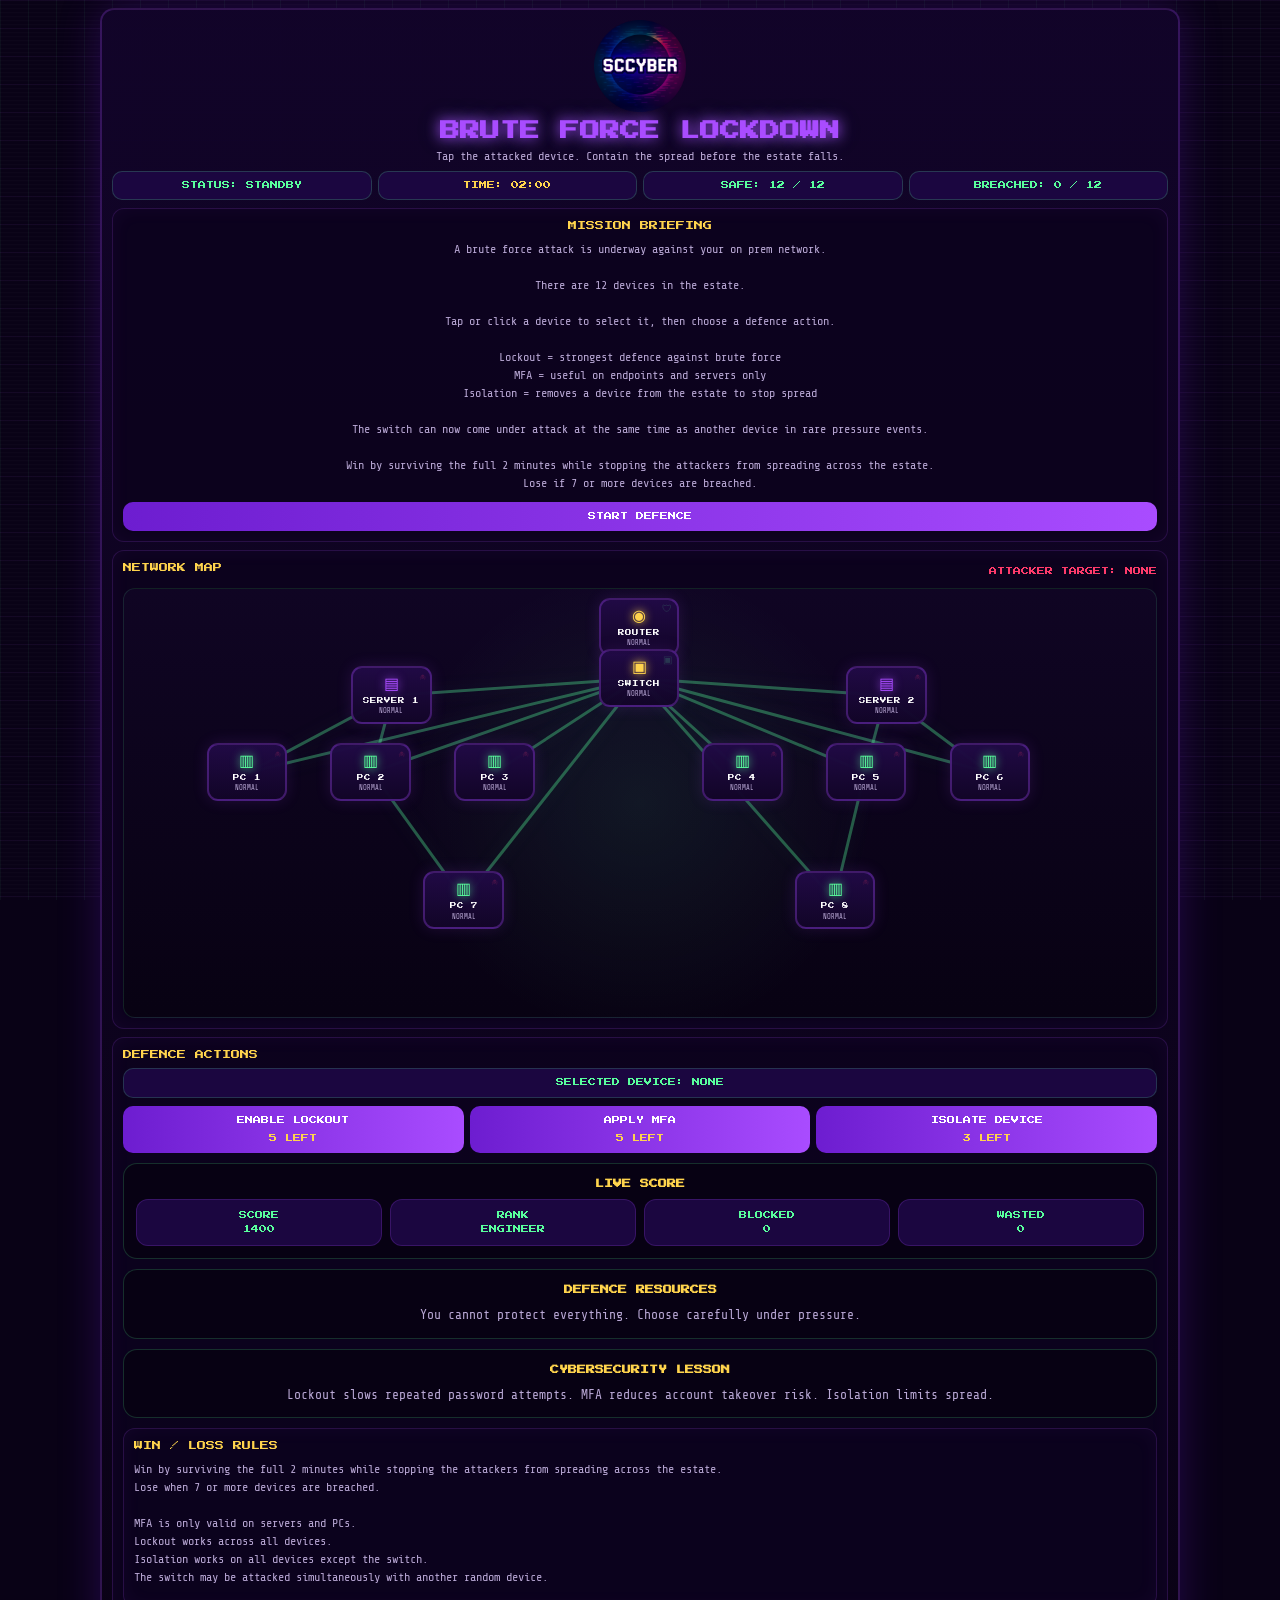
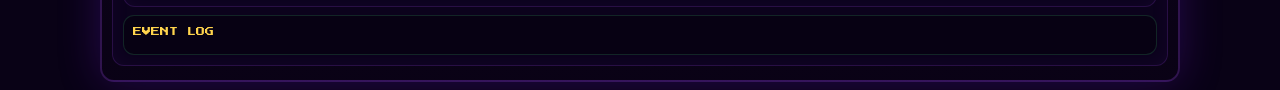
==== bf-core-917a.html @ 108f672e "Protect premium game route" ====
<!DOCTYPE html>
<html lang="en">
<head>
  <meta charset="UTF-8" />
  <meta name="viewport" content="width=device-width, initial-scale=1.0" />
  <title>SCCYBER - Brute Force Lockdown</title>
  <link rel="preconnect" href="https://fonts.googleapis.com">
  <link rel="preconnect" href="https://fonts.gstatic.com" crossorigin>
  <link href="https://fonts.googleapis.com/css2?family=Press+Start+2P&family=Share+Tech+Mono&display=swap" rel="stylesheet">
  <link rel="stylesheet" href="style.css" />
  <link rel="stylesheet" href="compact-ui.css" />
</head>
<body>
  <div class="bg-grid"></div>
  <div class="bg-scanlines"></div>
  <canvas id="fxCanvas"></canvas>

  <main class="game-shell" id="gameShell">
    <img src="logo.png" alt="SCCYBER logo" class="logo">
    <h1 class="title">BRUTE FORCE LOCKDOWN</h1>
    <p class="subtitle">Tap the attacked device. Contain the spread before the estate falls.</p>

    <section class="hud"><div class="hud-box" id="statusBox">STATUS: STANDBY</div><div class="hud-box timer-critical" id="timerBox">TIME: 02:00</div><div class="hud-box" id="safeBox">SAFE: 12 / 12</div><div class="hud-box" id="breachedBox">BREACHED: 0 / 12</div></section>

    <section class="intro-card" id="introCard">
      <div class="intro-title">MISSION BRIEFING</div>
      <div class="intro-text">A brute force attack is underway against your on prem network.<br><br>There are 12 devices in the estate.<br><br>Tap or click a device to select it, then choose a defence action.<br><br>Lockout = strongest defence against brute force<br>MFA = useful on endpoints and servers only<br>Isolation = removes a device from the estate to stop spread<br><br>The switch can now come under attack at the same time as another device in rare pressure events.<br><br>Win by surviving the full 2 minutes while stopping the attackers from spreading across the estate.<br>Lose if 7 or more devices are breached.</div>
      <button class="action-btn primary-btn" id="startBtn">START DEFENCE</button>
    </section>

    <section class="network-card">
      <div class="network-header"><div class="section-title">NETWORK MAP</div><div class="attack-readout" id="attackReadout">ATTACKER TARGET: NONE</div></div>
      <div class="network-board" id="networkBoard">
        <svg class="network-lines" viewBox="0 0 1000 700" preserveAspectRatio="none"><line x1="500" y1="90" x2="500" y2="175"></line><line x1="500" y1="175" x2="500" y2="265"></line><line x1="500" y1="175" x2="270" y2="175"></line><line x1="500" y1="175" x2="730" y2="175"></line><line x1="270" y1="175" x2="150" y2="295"></line><line x1="270" y1="175" x2="270" y2="295"></line><line x1="270" y1="175" x2="390" y2="295"></line><line x1="730" y1="175" x2="610" y2="295"></line><line x1="730" y1="175" x2="730" y2="295"></line><line x1="730" y1="175" x2="850" y2="295"></line><line x1="500" y1="265" x2="230" y2="500"></line><line x1="500" y1="265" x2="380" y2="500"></line><line x1="500" y1="265" x2="500" y2="500"></line><line x1="500" y1="265" x2="620" y2="500"></line><line x1="500" y1="265" x2="770" y2="500"></line></svg>
        <div class="device router" id="d0" data-id="0"><div class="device-art shield-art">🛡</div><div class="device-icon">◉</div><div class="device-name">ROUTER</div></div><div class="device switch" id="d1" data-id="1"><div class="device-art shield-art">▣</div><div class="device-icon">▣</div><div class="device-name">SWITCH</div></div><div class="device server" id="d2" data-id="2"><div class="device-art skull-art">☠</div><div class="device-icon">▤</div><div class="device-name">SERVER 1</div></div><div class="device server" id="d3" data-id="3"><div class="device-art skull-art">☠</div><div class="device-icon">▤</div><div class="device-name">SERVER 2</div></div><div class="device endpoint" id="d4" data-id="4"><div class="device-art skull-art">☠</div><div class="device-icon">▥</div><div class="device-name">PC 1</div></div><div class="device endpoint" id="d5" data-id="5"><div class="device-art skull-art">☠</div><div class="device-icon">▥</div><div class="device-name">PC 2</div></div><div class="device endpoint" id="d6" data-id="6"><div class="device-art skull-art">☠</div><div class="device-icon">▥</div><div class="device-name">PC 3</div></div><div class="device endpoint" id="d7" data-id="7"><div class="device-art skull-art">☠</div><div class="device-icon">▥</div><div class="device-name">PC 4</div></div><div class="device endpoint" id="d8" data-id="8"><div class="device-art skull-art">☠</div><div class="device-icon">▥</div><div class="device-name">PC 5</div></div><div class="device endpoint" id="d9" data-id="9"><div class="device-art skull-art">☠</div><div class="device-icon">▥</div><div class="device-name">PC 6</div></div><div class="device endpoint" id="d10" data-id="10"><div class="device-art skull-art">☠</div><div class="device-icon">▥</div><div class="device-name">PC 7</div></div><div class="device endpoint" id="d11" data-id="11"><div class="device-art skull-art">☠</div><div class="device-icon">▥</div><div class="device-name">PC 8</div></div>
      </div>
    </section>

    <section class="control-card"><div class="section-title">DEFENCE ACTIONS</div><div class="selected-device-box" id="selectedDeviceBox">SELECTED DEVICE: <span id="selectedDeviceName">NONE</span></div><div class="actions"><button class="action-btn" id="lockoutBtn">ENABLE LOCKOUT</button><button class="action-btn" id="mfaBtn">APPLY MFA</button><button class="action-btn" id="isolateBtn">ISOLATE DEVICE</button></div><div class="rules-card"><div class="rules-title">WIN / LOSS RULES</div><div class="rules-text">Win by surviving the full 2 minutes while stopping the attackers from spreading across the estate.<br>Lose when 7 or more devices are breached.<br><br>MFA is only valid on servers and PCs.<br>Lockout works across all devices.<br>Isolation works on all devices except the switch.<br>The switch may be attacked simultaneously with another random device.</div></div><div class="event-log"><div class="log-title">EVENT LOG</div><div class="log-lines" id="logLines"></div></div></section>
  </main>

  <div class="breach-overlay" id="breachOverlay"><div class="breach-warning">NETWORK COMPROMISED</div><div class="giant-ransom-skull" id="giantRansomSkull"><div class="skull-row"></div><div class="skull-row"></div><div class="skull-row"></div><div class="skull-row"></div><div class="skull-row"></div><div class="skull-row"></div><div class="skull-row"></div><div class="skull-row"></div><div class="skull-row"></div><div class="skull-row"></div><div class="skull-row"></div><div class="skull-row"></div></div><div class="breach-subtext" id="breachSubtext">MORE THAN HALF THE ESTATE WAS BREACHED</div></div>

  <div class="victory-overlay" id="victoryOverlay"><div class="victory-topline">FIREWALL CONTAINMENT ACTIVE</div><div class="victory-wall-wrap"><div class="victory-wall victory-wall-left"></div><div class="victory-core">🛡</div><div class="victory-wall victory-wall-right"></div></div><div class="victory-title">ATTACK LOCKED OUT</div><div class="victory-status">MISSION PASSED</div><div class="victory-score" id="victoryScore">ESTATE SECURED</div><div class="victory-time" id="victoryTime">TIME 00:00</div></div>

  <script src="script.js"></script>
  <script>
    var sccyberAttemptSent=false;
    function buildSccyberBruteAttempt(){var breached=devices.filter(function(d){return d.state==='breached';}).length;var safe=TOTAL_DEVICES-breached;var elapsed=GAME_DURATION-timeRemaining;var scoreValue=Math.max(0,(safe*350)+(gameOver&&breached<LOSS_THRESHOLD?800:0)+Math.max(0,timeRemaining*5));return{type:'SCCYBER_GAME_ATTEMPT',game:'brute-force-lockdown',score:Math.round(scoreValue),totalQuestions:TOTAL_DEVICES,correct:safe,wrong:breached,answered:TOTAL_DEVICES,accuracy:Math.round((safe/TOTAL_DEVICES)*100),durationSeconds:elapsed,completed:gameOver,passed:gameOver&&breached<LOSS_THRESHOLD,createdAt:new Date().toISOString()};}
    function sendSccyberBruteAttempt(){if(sccyberAttemptSent)return;sccyberAttemptSent=true;window.parent.postMessage(buildSccyberBruteAttempt(),'*');}
    var oldWinGame=winGame;winGame=function(){oldWinGame();setTimeout(sendSccyberBruteAttempt,900);};
    var oldLoseGame=loseGame;loseGame=function(){oldLoseGame();setTimeout(sendSccyberBruteAttempt,900);};
    window.addEventListener('message',function(event){var data=event.data||{};if(data.type==='SCCYBER_REQUEST_ATTEMPT')sendSccyberBruteAttempt();});
  </script>
  <script src="balance.js"></script>
</body>
</html>
---- style.css ----
:root{
  --bg:#090216;
  --panel:#12042a;
  --panel-2:#1b0640;
  --purple:#a94cff;
  --purple-2:#6d1dd0;
  --green:#59ff9d;
  --green-2:#2cdc78;
  --red:#ff3b6b;
  --amber:#ffd44d;
  --text:#f5efff;
  --muted:#b9a8d5;
}

*{
  box-sizing:border-box;
}

body{
  margin:0;
  padding:14px;
  background:var(--bg);
  color:var(--text);
  font-family:'Share Tech Mono', monospace;
  overflow-x:hidden;
}

.bg-grid{
  position:fixed;
  inset:0;
  background:
    linear-gradient(rgba(169,76,255,0.05) 1px, transparent 1px),
    linear-gradient(90deg, rgba(89,255,157,0.05) 1px, transparent 1px);
  background-size:28px 28px;
  pointer-events:none;
  z-index:0;
}

.bg-scanlines{
  position:fixed;
  inset:0;
  background:repeating-linear-gradient(
    to bottom,
    rgba(255,255,255,0.02) 0px,
    rgba(255,255,255,0.02) 1px,
    transparent 2px,
    transparent 4px
  );
  pointer-events:none;
  z-index:0;
}

#fxCanvas{
  position:fixed;
  inset:0;
  pointer-events:none;
  z-index:25;
}

.game-shell{
  position:relative;
  z-index:2;
  max-width:1220px;
  margin:0 auto;
  background:linear-gradient(180deg, rgba(18,4,42,0.97), rgba(10,2,22,0.98));
  border:2px solid rgba(169,76,255,0.24);
  border-radius:18px;
  padding:14px;
  box-shadow:0 0 42px rgba(109,29,208,0.28);
}

.logo{
  width:140px;
  max-width:45vw;
  display:block;
  margin:0 auto 10px;
}

.title{
  text-align:center;
  margin:0 0 8px;
  font-family:'Press Start 2P', cursive;
  font-size:clamp(15px, 2vw, 26px);
  line-height:1.5;
  color:var(--purple);
  text-shadow:0 0 14px var(--purple), 0 0 28px rgba(89,255,157,0.18);
}

.subtitle{
  text-align:center;
  margin:0 0 12px;
  color:var(--muted);
  font-size:13px;
}

.hud{
  display:grid;
  grid-template-columns:repeat(4, 1fr);
  gap:8px;
  margin-bottom:10px;
}

.hud-box{
  background:var(--panel-2);
  border:1px solid rgba(89,255,157,0.2);
  border-radius:12px;
  padding:10px 8px;
  color:var(--green);
  font-family:'Press Start 2P', cursive;
  font-size:9px;
  line-height:1.7;
  text-align:center;
}

.timer-critical{
  color:var(--amber);
}

.intro-card,
.network-card,
.control-card,
.rules-card{
  background:rgba(12,3,30,0.92);
  border:1px solid rgba(169,76,255,0.18);
  border-radius:14px;
  padding:14px;
  box-shadow:inset 0 0 20px rgba(169,76,255,0.05);
}

.intro-card{
  text-align:center;
  margin-bottom:10px;
}

.intro-title,
.section-title,
.log-title,
.rules-title{
  font-family:'Press Start 2P', cursive;
  color:var(--amber);
  font-size:11px;
  line-height:1.7;
  margin-bottom:10px;
}

.intro-text,
.rules-text{
  color:var(--muted);
  line-height:1.65;
  font-size:14px;
  margin-bottom:14px;
}

.primary-btn{
  min-width:220px;
}

.network-card{
  margin-bottom:10px;
}

.network-header{
  display:flex;
  justify-content:space-between;
  align-items:center;
  gap:10px;
  margin-bottom:10px;
}

.attack-readout{
  color:var(--red);
  font-family:'Press Start 2P', cursive;
  font-size:9px;
  line-height:1.7;
  text-align:right;
}

.network-board{
  position:relative;
  height:min(62vw, 620px);
  min-height:420px;
  border-radius:16px;
  background:
    radial-gradient(circle at center, rgba(89,255,157,0.08), transparent 42%),
    linear-gradient(180deg, rgba(16,5,36,0.98), rgba(8,2,19,0.98));
  border:1px solid rgba(89,255,157,0.12);
  overflow:hidden;
}

.network-lines{
  position:absolute;
  inset:0;
  width:100%;
  height:100%;
  z-index:1;
}

.network-lines line{
  stroke:rgba(89,255,157,0.24);
  stroke-width:4;
  filter:drop-shadow(0 0 8px rgba(89,255,157,0.18));
}

.device{
  position:absolute;
  z-index:2;
  width:clamp(82px, 8vw, 108px);
  min-height:74px;
  padding:8px 6px;
  border-radius:14px;
  text-align:center;
  background:linear-gradient(180deg, rgba(33,10,70,0.98), rgba(18,5,40,0.98));
  border:2px solid rgba(169,76,255,0.3);
  box-shadow:0 0 16px rgba(169,76,255,0.14);
  transition:transform 0.18s ease, box-shadow 0.18s ease, border-color 0.18s ease, background 0.18s ease;
  cursor:pointer;
  user-select:none;
}

.device:hover,
.device:active{
  transform:scale(1.04);
}

.device.selected{
  border-color:var(--amber);
  box-shadow:0 0 18px rgba(255,212,77,0.28);
}

.device-icon{
  font-size:20px;
  margin-bottom:5px;
  text-shadow:0 0 10px currentColor;
}

.device-name{
  font-family:'Press Start 2P', cursive;
  font-size:8px;
  line-height:1.6;
  color:#fff;
}

.device-art{
  position:absolute;
  top:4px;
  right:6px;
  font-size:12px;
  opacity:0.18;
  pointer-events:none;
}

.shield-art{
  color:var(--green);
}

.skull-art{
  color:var(--red);
}

.device.router .device-icon,
.device.switch .device-icon{
  color:var(--amber);
}

.device.server .device-icon{
  color:var(--purple);
}

.device.endpoint .device-icon{
  color:var(--green);
}

.device.targeted{
  animation:targetPulse 1.2s infinite;
  border-color:var(--red);
}

.device.dual-target{
  border-color:var(--amber);
  box-shadow:0 0 24px rgba(255,212,77,0.5);
  animation:dualTargetPulse 0.9s infinite;
}

@keyframes targetPulse{
  0%,100%{ box-shadow:0 0 10px rgba(255,59,107,0.15); }
  50%{ box-shadow:0 0 28px rgba(255,59,107,0.5); }
}

@keyframes dualTargetPulse{
  0%,100%{ box-shadow:0 0 12px rgba(255,212,77,0.2); }
  50%{ box-shadow:0 0 30px rgba(255,212,77,0.65); }
}

.device.breached{
  background:linear-gradient(180deg, rgba(70,10,28,1), rgba(33,3,13,1));
  border-color:var(--red);
  box-shadow:0 0 22px rgba(255,59,107,0.35);
  animation:breachFizzle 0.5s steps(2) infinite;
}

@keyframes breachFizzle{
  0%{ transform:translate(0,0); filter:brightness(1); }
  20%{ transform:translate(-1px,1px); filter:brightness(1.1); }
  40%{ transform:translate(1px,-1px); filter:brightness(0.9); }
  60%{ transform:translate(-1px,-1px); filter:brightness(1.15); }
  80%{ transform:translate(1px,1px); filter:brightness(0.95); }
  100%{ transform:translate(0,0); filter:brightness(1); }
}

.device.breached .device-icon{
  color:var(--red);
}

.device.breached::after{
  content:"☠";
  position:absolute;
  inset:0;
  display:flex;
  align-items:center;
  justify-content:center;
  font-size:34px;
  color:var(--red);
  text-shadow:0 0 12px var(--red), 0 0 24px rgba(255,59,107,0.4);
  pointer-events:none;
}

.device.protected{
  border-color:var(--green);
  box-shadow:0 0 18px rgba(89,255,157,0.2);
}

.device.isolated{
  border-style:dashed;
}

.device-label-status{
  display:block;
  margin-top:4px;
  font-size:9px;
  color:var(--muted);
}

#d0{ top:3%; left:44.5%; }
#d1{ top:16%; left:44.5%; }

#d2{ top:19%; left:21%; }
#d3{ top:19%; left:67%; }

#d4{ top:37%; left:8%; }
#d5{ top:37%; left:20%; }
#d6{ top:37%; left:32%; }
#d7{ top:37%; left:56%; }
#d8{ top:37%; left:68%; }
#d9{ top:37%; left:80%; }

#d10{ top:68%; left:25%; }
#d11{ top:68%; left:67%; }

.control-card{
  margin-bottom:4px;
}

.selected-device-box{
  margin-bottom:10px;
  background:var(--panel-2);
  border:1px solid rgba(89,255,157,0.18);
  border-radius:12px;
  padding:10px 12px;
  color:var(--green);
  font-family:'Press Start 2P', cursive;
  font-size:10px;
  line-height:1.7;
  text-align:center;
}

.actions{
  display:grid;
  grid-template-columns:repeat(3, 1fr);
  gap:8px;
  margin-bottom:10px;
}

.action-btn{
  width:100%;
  border:none;
  border-radius:12px;
  padding:12px 10px;
  cursor:pointer;
  color:#fff;
  background:linear-gradient(90deg, var(--purple-2), var(--purple));
  font-family:'Press Start 2P', cursive;
  font-size:10px;
  line-height:1.6;
  transition:transform 0.16s ease, box-shadow 0.16s ease, opacity 0.16s ease;
}

.action-btn:hover{
  transform:translateY(-2px);
  box-shadow:0 0 16px rgba(169,76,255,0.22);
}

.action-btn:disabled{
  opacity:0.5;
  cursor:not-allowed;
}

.rules-card{
  margin-bottom:10px;
}

.event-log{
  background:rgba(8,2,20,0.95);
  border:1px solid rgba(89,255,157,0.14);
  border-radius:14px;
  padding:12px;
}

.log-lines{
  display:flex;
  flex-direction:column;
  gap:7px;
  max-height:145px;
  overflow:auto;
}

.log-line{
  color:var(--muted);
  font-size:13px;
  line-height:1.45;
  text-align:left;
  border-left:3px solid rgba(89,255,157,0.2);
  padding-left:9px;
}

.log-line.good{
  color:var(--green);
  border-left-color:var(--green);
}

.log-line.bad{
  color:var(--red);
  border-left-color:var(--red);
}

.log-line.warn{
  color:var(--amber);
  border-left-color:var(--amber);
}

.victory-overlay,
.breach-overlay{
  position:fixed;
  inset:0;
  z-index:9999;
  display:none;
  align-items:center;
  justify-content:center;
  flex-direction:column;
  text-align:center;
  padding:20px;
}

.victory-overlay{
  background:
    radial-gradient(circle at center, rgba(89,255,157,0.16), rgba(9,2,22,0.97) 58%),
    linear-gradient(180deg, rgba(24,6,55,0.98), rgba(7,2,17,0.99));
}

.victory-overlay.active{
  display:flex;
  animation:victoryFlashIn 0.35s ease forwards;
}

@keyframes victoryFlashIn{
  0%{ opacity:0; transform:scale(1.02); }
  100%{ opacity:1; transform:scale(1); }
}

.victory-topline{
  font-family:'Press Start 2P', cursive;
  color:var(--amber);
  font-size:clamp(10px, 1.4vw, 14px);
  line-height:1.8;
  margin-bottom:22px;
  text-shadow:0 0 10px var(--amber);
}

.victory-wall-wrap{
  width:min(92vw, 980px);
  height:200px;
  display:flex;
  align-items:center;
  justify-content:center;
  gap:20px;
  margin-bottom:18px;
}

.victory-wall{
  width:78px;
  height:180px;
  background:linear-gradient(180deg, #94ffbd 0%, #59ff9d 35%, #2de078 100%);
  border:4px solid rgba(255,255,255,0.16);
  box-shadow:0 0 22px rgba(89,255,157,0.55), 0 0 60px rgba(89,255,157,0.18);
}

.victory-wall-left{
  animation:closeLeftWall 0.8s cubic-bezier(.2,.9,.2,1) forwards;
}

.victory-wall-right{
  animation:closeRightWall 0.8s cubic-bezier(.2,.9,.2,1) forwards;
}

@keyframes closeLeftWall{
  0%{ transform:translateX(-320px); }
  100%{ transform:translateX(0); }
}

@keyframes closeRightWall{
  0%{ transform:translateX(320px); }
  100%{ transform:translateX(0); }
}

.victory-core{
  width:96px;
  height:96px;
  display:flex;
  align-items:center;
  justify-content:center;
  font-size:64px;
  color:var(--green);
  text-shadow:0 0 18px var(--green);
}

.victory-title{
  font-family:'Press Start 2P', cursive;
  color:var(--green);
  font-size:clamp(20px, 4vw, 42px);
  line-height:1.5;
  text-shadow:0 0 16px var(--green);
  margin-bottom:12px;
}

.victory-status{
  font-family:'Press Start 2P', cursive;
  color:#fff;
  font-size:clamp(12px, 2vw, 20px);
  line-height:1.8;
  margin-bottom:10px;
}

.victory-score{
  font-family:'Press Start 2P', cursive;
  color:var(--amber);
  font-size:clamp(13px, 2vw, 22px);
  line-height:1.7;
  margin-bottom:10px;
}

.victory-time{
  font-family:'Press Start 2P', cursive;
  color:var(--muted);
  font-size:clamp(10px, 1.4vw, 14px);
  line-height:1.8;
  margin-bottom:18px;
}

.breach-overlay{
  background:
    radial-gradient(circle at center, rgba(255,59,107,0.14), rgba(9,2,22,0.96) 60%),
    rgba(9,2,22,0.98);
}

.breach-overlay.active{
  display:flex;
  animation:overlayFlashIn 0.35s ease forwards;
}

@keyframes overlayFlashIn{
  0%{ opacity:0; }
  100%{ opacity:1; }
}

.breach-warning{
  font-family:'Press Start 2P', cursive;
  color:var(--red);
  font-size:clamp(16px, 2.8vw, 28px);
  line-height:1.7;
  margin-bottom:20px;
  text-shadow:0 0 12px var(--red), 0 0 26px rgba(255,59,107,0.4);
  animation:warningBlink 0.7s step-end infinite;
}

@keyframes warningBlink{
  0%,100%{ opacity:1; }
  50%{ opacity:0.35; }
}

.giant-ransom-skull{
  display:grid;
  gap:2px;
  transform:scale(0.3);
  opacity:0;
  margin-bottom:20px;
}

.giant-ransom-skull.active{
  animation:giantSkullPop 0.6s ease forwards;
}

@keyframes giantSkullPop{
  0%{ opacity:0; transform:scale(0.18); }
  70%{ opacity:1; transform:scale(1.08); }
  100%{ opacity:1; transform:scale(1); }
}

.skull-row{
  display:block;
  margin:0 auto;
  height:16px;
  width:auto;
  font-size:0;
}

.skull-row::after{
  content:"";
  display:block;
  height:16px;
  width:calc(14 * 16px);
  box-shadow:0 0 10px #ff3b6b, 0 0 24px rgba(255,59,107,0.45);
}

.skull-row:nth-child(1)::after{ background:linear-gradient(90deg,transparent 0 32px,#ff3b6b 32px 48px,#ff3b6b 48px 64px,#ff3b6b 64px 80px,#ff3b6b 80px 96px,#ff3b6b 96px 112px,#ff3b6b 112px 128px,#ff3b6b 128px 144px,#ff3b6b 144px 160px,#ff3b6b 160px 176px,#ff3b6b 176px 192px,transparent 192px 224px); }
.skull-row:nth-child(2)::after{ background:linear-gradient(90deg,transparent 0 16px,#ff3b6b 16px 32px,#ff3b6b 32px 48px,#ff3b6b 48px 64px,#ff3b6b 64px 80px,#ff3b6b 80px 96px,#ff3b6b 96px 112px,#ff3b6b 112px 128px,#ff3b6b 128px 144px,#ff3b6b 144px 160px,#ff3b6b 160px 176px,#ff3b6b 176px 192px,#ff3b6b 192px 208px,transparent 208px 224px); }
.skull-row:nth-child(3)::after,
.skull-row:nth-child(6)::after{ background:linear-gradient(90deg,#ff3b6b 0 16px,#ff3b6b 16px 32px,#ff3b6b 32px 48px,#ff3b6b 48px 64px,#ff3b6b 64px 80px,#ff3b6b 80px 96px,#ff3b6b 96px 112px,#ff3b6b 112px 128px,#ff3b6b 128px 144px,#ff3b6b 144px 160px,#ff3b6b 160px 176px,#ff3b6b 176px 192px,#ff3b6b 192px 208px,#ff3b6b 208px 224px); }
.skull-row:nth-child(4)::after,
.skull-row:nth-child(5)::after{ background:linear-gradient(90deg,#ff3b6b 0 16px,#ff3b6b 16px 32px,#ff3b6b 32px 48px,transparent 48px 80px,#ff3b6b 80px 96px,#ff3b6b 96px 112px,transparent 112px 144px,#ff3b6b 144px 160px,#ff3b6b 160px 176px,#ff3b6b 176px 192px,#ff3b6b 192px 208px,#ff3b6b 208px 224px); }
.skull-row:nth-child(7)::after{ background:linear-gradient(90deg,transparent 0 16px,#ff3b6b 16px 32px,#ff3b6b 32px 48px,#ff3b6b 48px 64px,#ff3b6b 64px 80px,#ff3b6b 80px 96px,#ff3b6b 96px 112px,#ff3b6b 112px 128px,#ff3b6b 128px 144px,#ff3b6b 144px 160px,#ff3b6b 160px 176px,#ff3b6b 176px 192px,transparent 192px 224px); }
.skull-row:nth-child(8)::after{ background:linear-gradient(90deg,transparent 0 32px,#ff3b6b 32px 48px,#ff3b6b 48px 64px,#ff3b6b 64px 80px,#ff3b6b 80px 96px,#ff3b6b 96px 112px,#ff3b6b 112px 128px,#ff3b6b 128px 144px,#ff3b6b 144px 160px,#ff3b6b 160px 176px,transparent 176px 224px); }
.skull-row:nth-child(9)::after{ background:linear-gradient(90deg,transparent 0 48px,#ff3b6b 48px 64px,#ff3b6b 64px 80px,#ff3b6b 80px 96px,#ff3b6b 96px 112px,#ff3b6b 112px 128px,#ff3b6b 128px 144px,#ff3b6b 144px 160px,transparent 160px 224px); }
.skull-row:nth-child(10)::after{ background:linear-gradient(90deg,transparent 0 32px,#ff3b6b 32px 48px,#ff3b6b 48px 64px,#ff3b6b 64px 80px,transparent 80px 144px,#ff3b6b 144px 160px,#ff3b6b 160px 176px,#ff3b6b 176px 192px,transparent 192px 224px); }
.skull-row:nth-child(11)::after{ background:linear-gradient(90deg,transparent 0 16px,#ff3b6b 16px 32px,#ff3b6b 32px 48px,transparent 48px 176px,#ff3b6b 176px 192px,#ff3b6b 192px 208px,transparent 208px 224px); }
.skull-row:nth-child(12)::after{ background:linear-gradient(90deg,#ff3b6b 0 16px,#ff3b6b 16px 32px,transparent 32px 192px,#ff3b6b 192px 208px,#ff3b6b 208px 224px); }

.breach-subtext{
  font-family:'Press Start 2P', cursive;
  color:#fff;
  font-size:clamp(10px, 1.8vw, 15px);
  line-height:1.8;
  margin-bottom:18px;
}

.overlay-btn{
  border:none;
  border-radius:12px;
  padding:14px 18px;
  cursor:pointer;
  color:#fff;
  background:linear-gradient(90deg, var(--purple-2), var(--purple));
  font-family:'Press Start 2P', cursive;
  font-size:10px;
  line-height:1.6;
}

@media (max-width:900px){
  body{
    padding:10px;
  }

  .hud{
    grid-template-columns:repeat(2, 1fr);
  }

  .network-header{
    flex-direction:column;
    align-items:flex-start;
  }

  .network-board{
    height:620px;
    min-height:620px;
  }

  .network-lines{
    display:none;
  }

  .device{
    width:88px;
    min-height:78px;
  }

  .device-icon{
    font-size:18px;
  }

  .device-name{
    font-size:7px;
  }

  .device-label-status{
    font-size:8px;
  }

  #d0{ top:2%; left:calc(50% - 44px); }
  #d1{ top:14%; left:calc(50% - 44px); }

  #d2{ top:27%; left:14%; }
  #d3{ top:27%; right:14%; left:auto; }

  #d4{ top:43%; left:4%; }
  #d5{ top:43%; left:22%; }
  #d6{ top:43%; left:40%; }
  #d7{ top:43%; left:58%; }
  #d8{ top:43%; left:76%; }

  #d9{ top:62%; left:13%; }
  #d10{ top:62%; left:calc(50% - 44px); }
  #d11{ top:62%; right:13%; left:auto; }

  .actions{
    grid-template-columns:1fr;
  }

  .victory-wall{
    width:54px;
    height:140px;
  }

  .victory-core{
    width:78px;
    height:78px;
    font-size:50px;
  }

  .giant-ransom-skull{
    transform:scale(0.2);
  }
}
---- compact-ui.css ----
/* Compact gameplay layout for easier navigation */
body{
  padding:8px;
}

.game-shell{
  max-width:1080px;
  padding:10px;
  border-radius:14px;
}

.logo{
  width:92px;
  margin-bottom:6px;
}

.title{
  font-size:clamp(13px, 1.55vw, 20px);
  line-height:1.35;
  margin-bottom:4px;
}

.subtitle{
  font-size:12px;
  margin-bottom:8px;
}

.hud{
  gap:6px;
  margin-bottom:8px;
}

.hud-box{
  padding:7px 6px;
  font-size:8px;
  border-radius:10px;
}

.intro-card,
.network-card,
.control-card,
.rules-card{
  padding:10px;
  border-radius:12px;
}

.intro-card{
  margin-bottom:8px;
}

.intro-title,
.section-title,
.log-title,
.rules-title{
  font-size:9px;
  margin-bottom:7px;
  line-height:1.5;
}

.intro-text,
.rules-text{
  font-size:12px;
  line-height:1.5;
  margin-bottom:10px;
}

.network-card{
  margin-bottom:8px;
}

.network-header{
  margin-bottom:6px;
}

.attack-readout{
  font-size:8px;
}

.network-board{
  height:min(46vw, 430px);
  min-height:345px;
  border-radius:12px;
}

.device{
  width:clamp(66px, 6.3vw, 82px);
  min-height:58px;
  padding:6px 4px;
  border-radius:11px;
}

.device:hover,
.device:active{
  transform:scale(1.02);
}

.device-icon{
  font-size:16px;
  margin-bottom:3px;
}

.device-name{
  font-size:6.5px;
  line-height:1.4;
}

.device-label-status{
  font-size:7px;
  margin-top:2px;
}

.device-art{
  font-size:10px;
  top:3px;
  right:5px;
}

#d0{ top:2%; left:46%; }
#d1{ top:14%; left:46%; }

#d2{ top:18%; left:22%; }
#d3{ top:18%; left:70%; }

#d4{ top:36%; left:8%; }
#d5{ top:36%; left:20%; }
#d6{ top:36%; left:32%; }
#d7{ top:36%; left:56%; }
#d8{ top:36%; left:68%; }
#d9{ top:36%; left:80%; }

#d10{ top:66%; left:29%; }
#d11{ top:66%; left:65%; }

.selected-device-box{
  padding:7px 9px;
  font-size:8px;
  margin-bottom:8px;
  border-radius:10px;
}

.actions{
  gap:6px;
  margin-bottom:8px;
}

.action-btn{
  padding:9px 7px;
  font-size:8px;
  border-radius:10px;
  line-height:1.45;
}

.action-count{
  font-size:7px;
  margin-top:3px;
}

.balance-panel,
.score-panel,
.lesson-panel{
  margin:7px 0;
  padding:9px;
  font-size:11.5px;
  line-height:1.45;
  border-radius:11px;
}

.balance-panel strong,
.score-panel strong,
.lesson-panel strong{
  font-size:8px;
  margin-bottom:6px;
}

.score-grid{
  gap:6px;
  margin-top:6px;
}

.score-pill{
  padding:7px 5px;
  font-size:7px;
  border-radius:9px;
}

.event-log{
  padding:9px;
  border-radius:11px;
}

.log-lines{
  max-height:92px;
  gap:5px;
}

.log-line{
  font-size:11.5px;
  line-height:1.35;
  padding-left:7px;
}

.rules-card{
  margin-bottom:8px;
}

.victory-wall-wrap{
  height:150px;
  margin-bottom:12px;
}

.victory-wall{
  width:55px;
  height:135px;
}

.victory-core{
  width:76px;
  height:76px;
  font-size:50px;
}

.victory-title{
  font-size:clamp(16px, 3vw, 30px);
  margin-bottom:8px;
}

.victory-status,
.victory-score,
.victory-time,
.breach-subtext{
  font-size:clamp(9px, 1.4vw, 14px);
  line-height:1.6;
}

@media (max-width:900px){
  body{
    padding:6px;
  }

  .game-shell{
    padding:8px;
  }

  .logo{
    width:78px;
  }

  .hud{
    grid-template-columns:repeat(2, 1fr);
  }

  .network-header{
    gap:4px;
  }

  .network-board{
    height:500px;
    min-height:500px;
  }

  .device{
    width:72px;
    min-height:64px;
  }

  #d0{ top:2%; left:calc(50% - 36px); }
  #d1{ top:13%; left:calc(50% - 36px); }

  #d2{ top:25%; left:12%; }
  #d3{ top:25%; right:12%; left:auto; }

  #d4{ top:40%; left:3%; }
  #d5{ top:40%; left:22%; }
  #d6{ top:40%; left:41%; }
  #d7{ top:40%; left:60%; }
  #d8{ top:40%; left:79%; }

  #d9{ top:58%; left:10%; }
  #d10{ top:58%; left:calc(50% - 36px); }
  #d11{ top:58%; right:10%; left:auto; }

  .actions{
    grid-template-columns:1fr;
  }

  .action-btn{
    min-height:46px;
  }

  .score-grid{
    grid-template-columns:repeat(2, 1fr);
  }

  .log-lines{
    max-height:84px;
  }
}

@media (max-height:760px) and (min-width:901px){
  .logo{
    width:76px;
  }

  .network-board{
    height:380px;
    min-height:330px;
  }

  .intro-text,
  .rules-text,
  .balance-panel,
  .lesson-panel{
    font-size:11px;
  }

  .log-lines{
    max-height:70px;
  }
}
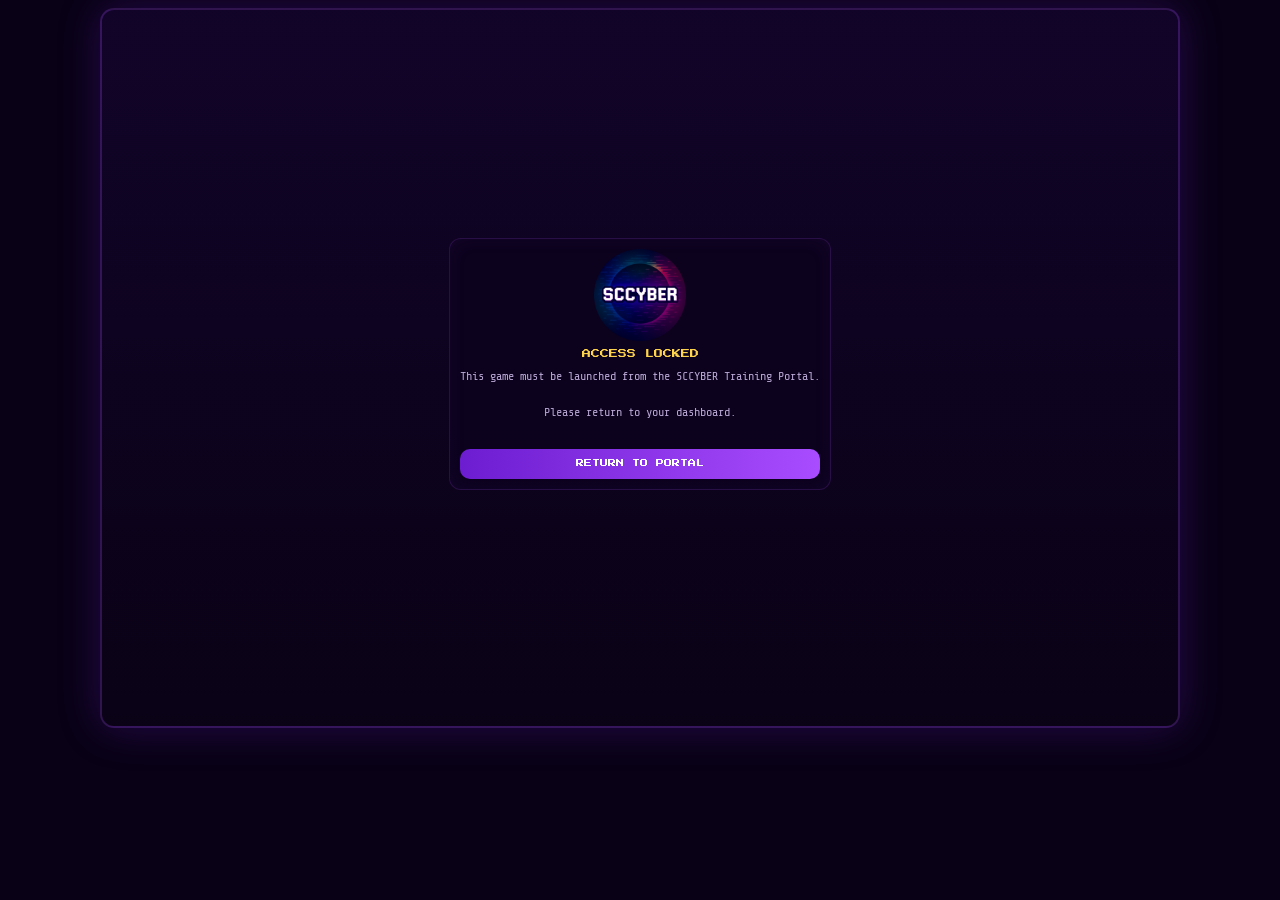
==== commit 5544e60f: "Load Brute Force direct access guard" ====
--- a/bf-core-917a.html
+++ b/bf-core-917a.html
@@ -9,6 +9,7 @@
   <link href="https://fonts.googleapis.com/css2?family=Press+Start+2P&family=Share+Tech+Mono&display=swap" rel="stylesheet">
   <link rel="stylesheet" href="style.css" />
   <link rel="stylesheet" href="compact-ui.css" />
+  <script src="direct-access-guard.js?v=20260624a"></script>
 </head>
 <body>
   <div class="bg-grid"></div>
